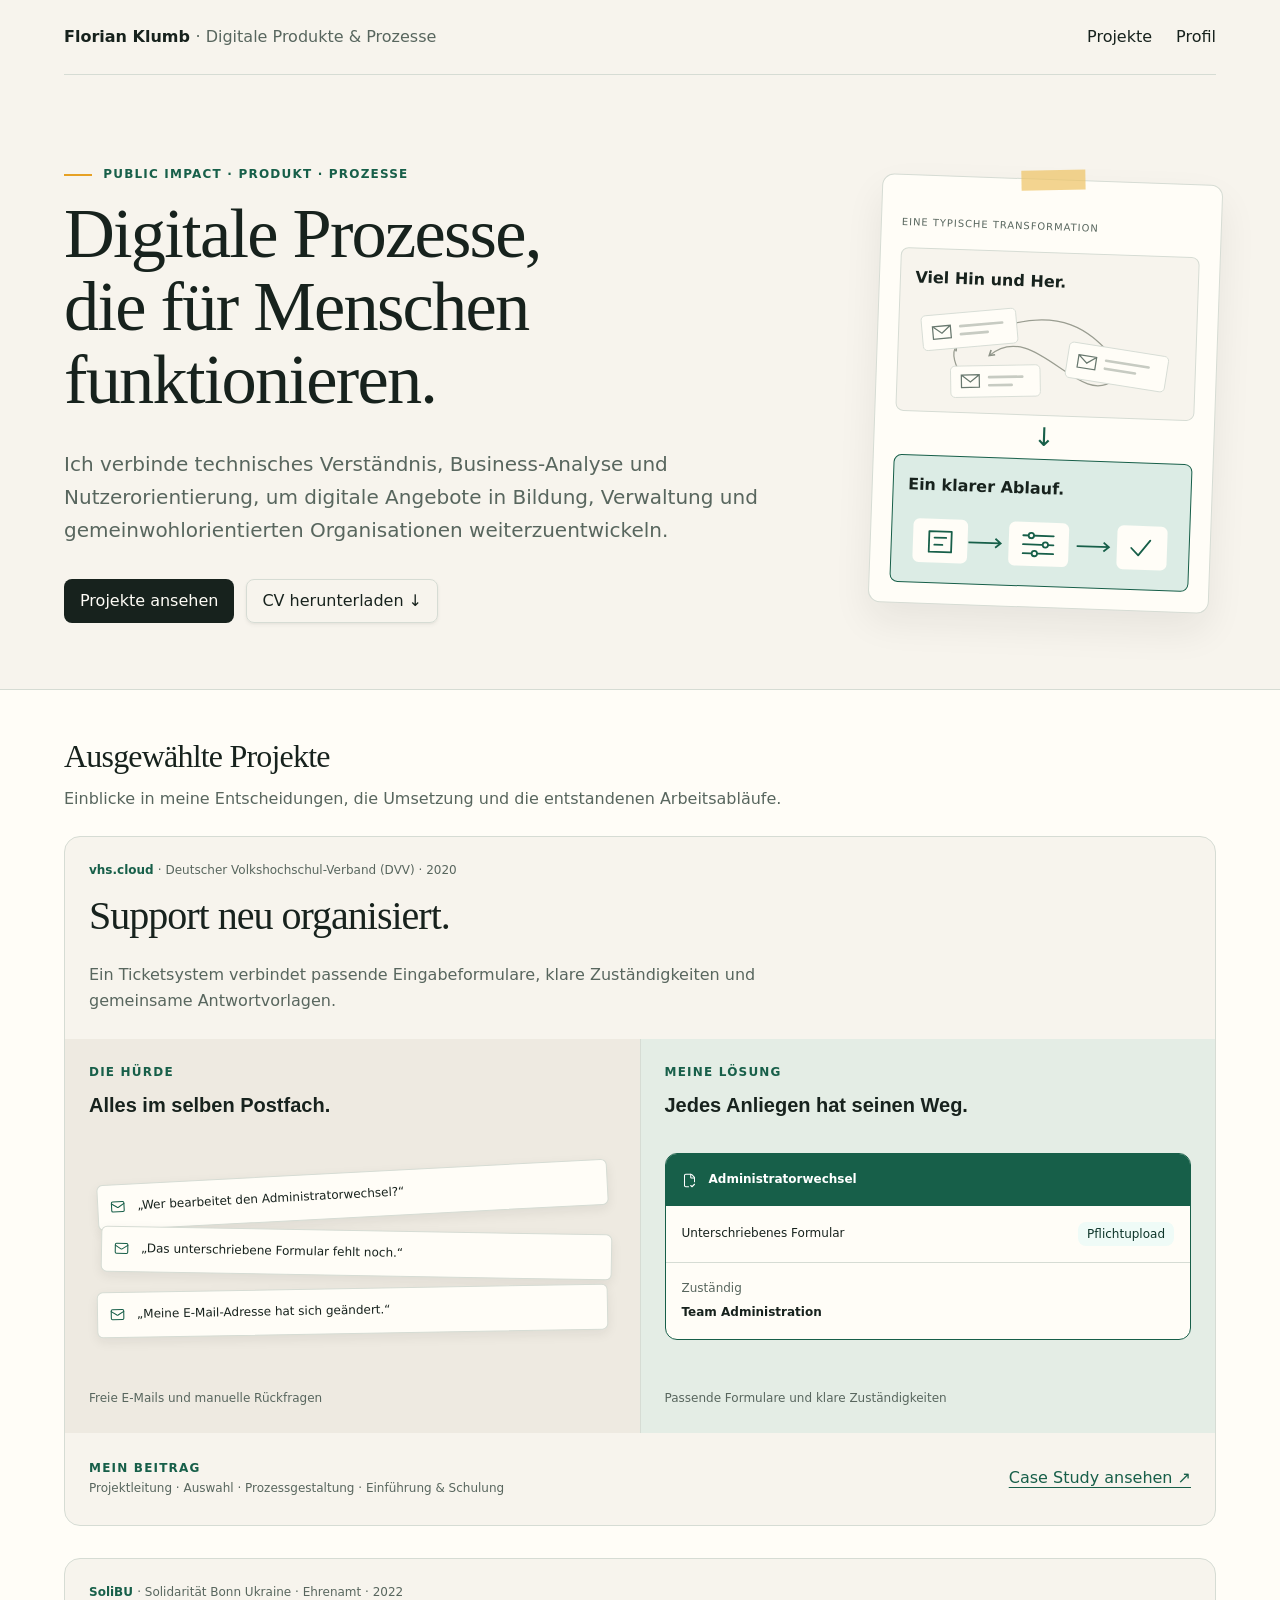
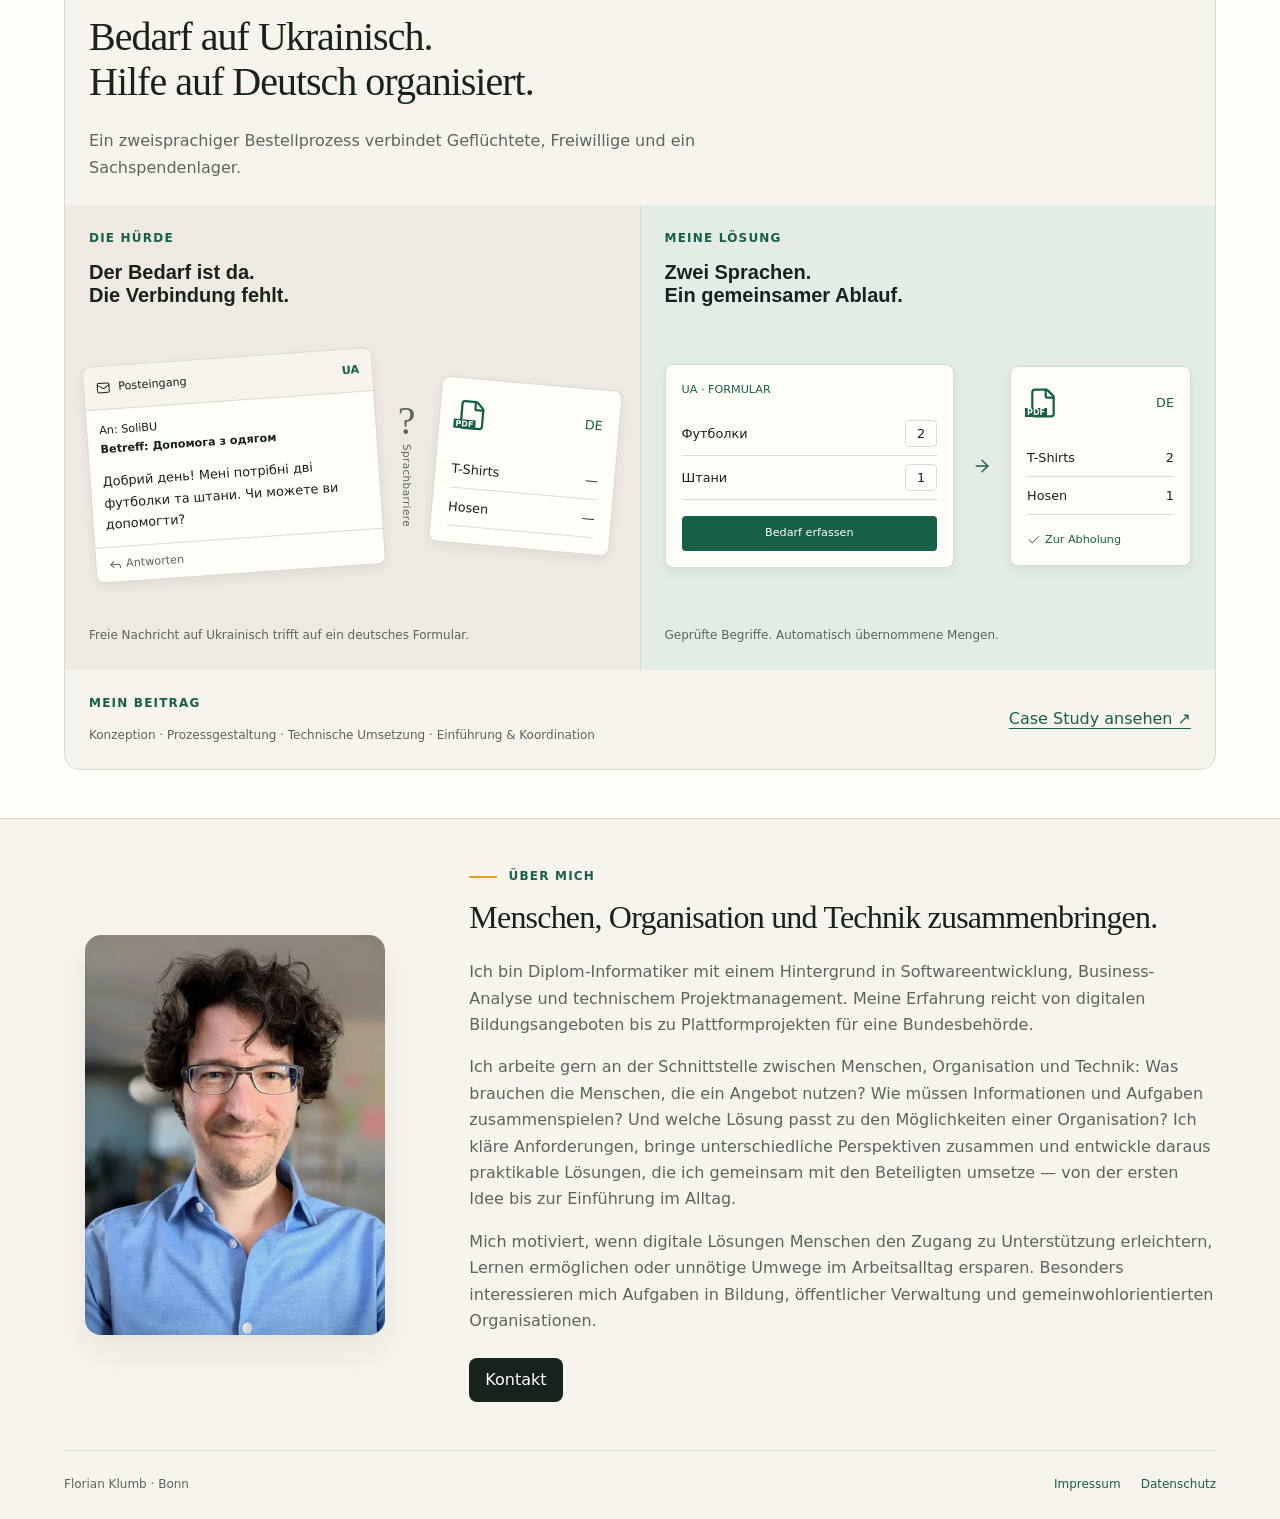
==== index.html @ 79d1ba6e "Initial version" ====
<!DOCTYPE html>
<html data-theme="light" lang="de">
 <head>
  <meta charset="utf-8"/>
  <meta content="width=device-width, initial-scale=1" name="viewport"/>
  <meta content="light" name="color-scheme"/>
  <title>
   Florian Klumb · Digitale Produkte &amp; Prozesse
  </title>
  <script defer="" src="assets/site.js">
  </script>
  <meta content="Florian Klumb: Digitale Produkte und Prozesse für Bildung, Verwaltung und gemeinwohlorientierte Organisationen." name="description"/>
  <link href="assets/favicon.svg" rel="icon" type="image/svg+xml"/>
  <link href="assets/vendor/bulma-1.0.4.min.css" rel="stylesheet"/>
  <link href="assets/portfolio.css" rel="stylesheet"/>
 </head>
 <body>
  <a class="skip-link" href="#inhalt">
   Zum Inhalt
  </a>
  <div id="portfolio">
   <header class="section py-5">
    <div class="container is-max-widescreen site-nav">
     <a class="brand" href="index.html">
      Florian Klumb
      <span class="brand-description">
       · Digitale Produkte &amp; Prozesse
      </span>
     </a>
     <nav aria-label="Hauptnavigation">
      <a href="index.html#portfolio-projekte">
       Projekte
      </a>
      <a href="index.html#portfolio-profil">
       Profil
      </a>
     </nav>
    </div>
   </header>
   <main id="inhalt" tabindex="-1">
    <section class="hero" id="portfolio-start">
     <div class="hero-body">
      <div class="container is-max-widescreen">
       <div class="columns is-vcentered is-variable is-4 is-8-desktop">
        <div class="column is-two-thirds intro-copy">
         <div class="eyebrow accent-eyebrow">
          Public Impact · Produkt · Prozesse
         </div>
         <h1 class="title intro-title">
          Digitale Prozesse, die für Menschen funktionieren.
         </h1>
         <p class="subtitle is-5">
          Ich verbinde technisches Verständnis, Business-Analyse und Nutzerorientierung, um digitale Angebote in Bildung, Verwaltung und gemeinwohlorientierten Organisationen weiterzuentwickeln.
         </p>
         <div class="buttons">
          <a class="button is-dark" href="#portfolio-projekte">
           Projekte ansehen
          </a>
          <a class="button is-outlined cv-button" href="assets/Florian Klumb CV.pdf" download>
           CV herunterladen ↓
          </a>
         </div>
        </div>
        <div class="column intro-portrait">
         <figure aria-label="Von Nachrichten und Rückfragen zu einem klaren Ablauf" class="transformation transformation-simple">
          <figcaption class="eyebrow">
           Eine typische Transformation
          </figcaption>
          <div class="before-simple">
           <h2>
            Viel Hin und Her.
           </h2>
           <svg aria-label="Drei Nachrichten, verbunden durch kreuzende Rückfragen" role="img" viewbox="0 0 300 118">
            <defs>
             <marker id="arrow-muted" markerheight="7" markerwidth="7" orient="auto" refx="5" refy="3.5">
              <path d="M1 1 5 3.5 1 6" fill="none" stroke="#8b9186" stroke-width="1.3">
              </path>
             </marker>
            </defs>
            <g fill="none" marker-end="url(#arrow-muted)" stroke="#9a9d91" stroke-width="1.4">
             <path d="M94 30 C185 -5 213 53 231 62">
             </path>
             <path d="M226 83 C188 118 135 17 86 61">
             </path>
             <path d="M93 85 C69 113 37 68 49 51">
             </path>
            </g>
            <g transform="translate(10 14) rotate(-7 45 20)">
             <rect fill="#fffdf7" height="39" rx="5" stroke="#d6dcd4" width="106">
             </rect>
             <path d="M12 13h20v14H12z M12 13l10 8 10-8" fill="none" stroke="#68786e" stroke-width="1.4">
             </path>
             <path d="M43 15h47M43 24h30" stroke="#c7cbc2" stroke-linecap="round" stroke-width="3">
             </path>
            </g>
            <g transform="translate(173 48) rotate(7 50 20)">
             <rect fill="#fffdf7" height="40" rx="5" stroke="#d6dcd4" width="112">
             </rect>
             <path d="M12 13h20v14H12z M12 13l10 8 10-8" fill="none" stroke="#68786e" stroke-width="1.4">
             </path>
             <path d="M43 15h48M43 24h34" stroke="#c7cbc2" stroke-linecap="round" stroke-width="3">
             </path>
            </g>
            <g transform="translate(44 72) rotate(-3 45 20)">
             <rect fill="#fffdf7" height="35" rx="5" stroke="#d6dcd4" width="100">
             </rect>
             <path d="M12 10h20v14H12z M12 10l10 8 10-8" fill="none" stroke="#68786e" stroke-width="1.4">
             </path>
             <path d="M43 13h37M43 22h25" stroke="#c7cbc2" stroke-linecap="round" stroke-width="3">
             </path>
            </g>
           </svg>
          </div>
          <div aria-hidden="true" class="simple-transition">
           ↓
          </div>
          <div class="after-simple">
           <h2>
            Ein klarer Ablauf.
           </h2>
           <svg aria-label="Erfassung, Bearbeitung und Abschluss sind klar miteinander verbunden" role="img" viewbox="0 0 300 76">
            <g fill="none" stroke="#175f49" stroke-width="2">
             <path d="M70 39h36m-6-5 6 5-6 5M191 39h36m-6-5 6 5-6 5">
             </path>
            </g>
            <g fill="#fffdf7">
             <rect height="49" rx="7" width="61" x="8" y="14">
             </rect>
             <rect height="49" rx="7" width="67" x="115" y="14">
             </rect>
             <rect height="49" rx="7" width="56" x="236" y="14">
             </rect>
            </g>
            <g fill="none" stroke="#175f49" stroke-linecap="round" stroke-linejoin="round" stroke-width="2">
             <path d="M26 28h25v23H26zM32 35h13m-13 8h9M131 29h34m-34 10h34m-34 10h34">
             </path>
             <circle cx="140" cy="29" fill="#fffdf7" r="3">
             </circle>
             <circle cx="156" cy="39" fill="#fffdf7" r="3">
             </circle>
             <circle cx="144" cy="49" fill="#fffdf7" r="3">
             </circle>
             <path d="m252 39 8 8 13-17">
             </path>
            </g>
           </svg>
          </div>
         </figure>
        </div>
       </div>
      </div>
     </div>
    </section>
    <section class="section projects" id="portfolio-projekte">
     <div class="container is-max-widescreen">
      <div class="projects-heading">
       <h2 class="title is-3 mb-3">
        Ausgewählte Projekte
       </h2>
       <p>
        Einblicke in meine Entscheidungen, die Umsetzung und die entstandenen Arbeitsabläufe.
       </p>
      </div>
      <article class="card project-card">
       <header class="card-content">
        <div class="project-context">
         vhs.cloud
         <span>
          · Deutscher Volkshochschul-Verband (DVV) · 2020
         </span>
        </div>
        <h3 class="title is-2 is-size-3-mobile">
         Support neu organisiert.
        </h3>
        <p class="project-summary">
         Ein Ticketsystem verbindet passende Eingabeformulare, klare Zuständigkeiten und gemeinsame Antwortvorlagen.
        </p>
       </header>
       <div aria-label="Vom gemeinsamen E-Mail-Postfach zu strukturierten Anfragen mit Zuständigkeiten" class="columns is-gapless mb-0 comparison">
        <section class="column comparison-panel--problem">
         <div class="card-content comparison-panel">
          <div class="eyebrow">
           Die Hürde
          </div>
          <h4 class="title is-5 is-family-primary">
           Alles im selben Postfach.
          </h4>
          <div class="mail-stack">
           <div class="mail-slip">
            <svg aria-hidden="true" class="symbol" fill="none" focusable="false" stroke="currentColor" stroke-linecap="round" stroke-linejoin="round" stroke-width="1.7" viewbox="0 0 24 24">
             <path d="m22 7-8.991 5.727a2 2 0 0 1-2.009 0L2 7">
             </path>
             <rect height="16" rx="2" width="20" x="2" y="4">
             </rect>
            </svg>
            <span>
             „Wer bearbeitet den Administratorwechsel?“
            </span>
           </div>
           <div class="mail-slip">
            <svg aria-hidden="true" class="symbol" fill="none" focusable="false" stroke="currentColor" stroke-linecap="round" stroke-linejoin="round" stroke-width="1.7" viewbox="0 0 24 24">
             <path d="m22 7-8.991 5.727a2 2 0 0 1-2.009 0L2 7">
             </path>
             <rect height="16" rx="2" width="20" x="2" y="4">
             </rect>
            </svg>
            <span>
             „Das unterschriebene Formular fehlt noch.“
            </span>
           </div>
           <div class="mail-slip">
            <svg aria-hidden="true" class="symbol" fill="none" focusable="false" stroke="currentColor" stroke-linecap="round" stroke-linejoin="round" stroke-width="1.7" viewbox="0 0 24 24">
             <path d="m22 7-8.991 5.727a2 2 0 0 1-2.009 0L2 7">
             </path>
             <rect height="16" rx="2" width="20" x="2" y="4">
             </rect>
            </svg>
            <span>
             „Meine E-Mail-Adresse hat sich geändert.“
            </span>
           </div>
          </div>
          <p class="comparison-caption">
           Freie E-Mails und manuelle Rückfragen
          </p>
         </div>
        </section>
        <div aria-hidden="true" class="column is-narrow is-hidden-mobile comparison-divider"></div>
        <section class="column comparison-panel--solution">
         <div class="card-content comparison-panel">
          <div class="eyebrow">
           Meine Lösung
          </div>
          <h4 class="title is-5 is-family-primary">
           Jedes Anliegen hat seinen Weg.
          </h4>
          <div class="support-request">
           <div class="request-heading">
            <svg aria-hidden="true" class="symbol" fill="none" focusable="false" stroke="currentColor" stroke-linecap="round" stroke-linejoin="round" stroke-width="1.7" viewbox="0 0 24 24">
             <path d="M10.5 22H6a2 2 0 0 1-2-2V4a2 2 0 0 1 2-2h8a2.4 2.4 0 0 1 1.706.706l3.588 3.588A2.4 2.4 0 0 1 20 8v6">
             </path>
             <path d="M14 2v5a1 1 0 0 0 1 1h5">
             </path>
             <path d="m14 20 2 2 4-4">
             </path>
            </svg>
            <span>
             Administratorwechsel
            </span>
           </div>
           <div class="request-detail">
            <span>
             Unterschriebenes Formular
            </span>
            <span class="tag is-success is-light">
             Pflichtupload
            </span>
           </div>
           <div class="request-assignment">
            <span>
             Zuständig
            </span>
            <strong>
             Team Administration
            </strong>
           </div>
          </div>
          <p class="comparison-caption">
           Passende Formulare und klare Zuständigkeiten
          </p>
         </div>
        </section>
       </div>
       <footer class="card-content">
        <div class="columns is-vcentered project-footer">
         <div class="column is-size-7">
          <span class="eyebrow">
           Mein Beitrag
          </span>
          <p>
           Projektleitung · Auswahl · Prozessgestaltung · Einführung &amp; Schulung
          </p>
         </div>
         <div class="column is-narrow">
          <a class="case-link" href="case-vhs-cloud.html">
           Case Study ansehen ↗
          </a>
         </div>
        </div>
       </footer>
      </article>
      <article class="card project-card">
       <header class="card-content">
        <div class="project-context">
         SoliBU
         <span>
          · Solidarität Bonn Ukraine · Ehrenamt · 2022
         </span>
        </div>
        <h3 class="title is-2 is-size-3-mobile">
         Bedarf auf Ukrainisch.
         <br/>
         Hilfe auf Deutsch organisiert.
        </h3>
        <p class="project-summary">
         Ein zweisprachiger Bestellprozess verbindet Geflüchtete, Freiwillige und ein Sachspendenlager.
        </p>
       </header>
       <div class="columns is-gapless mb-0 comparison">
        <section class="column comparison-panel--problem">
         <div class="card-content comparison-panel">
          <div class="eyebrow">
           Die Hürde
          </div>
          <h4 class="title is-5 is-family-primary">
           Der Bedarf ist da.
           <br/>
           Die Verbindung fehlt.
          </h4>
          <div class="language-scene">
           <div class="mail-preview">
            <div class="mail-preview__header">
             <svg aria-hidden="true" class="symbol" fill="none" focusable="false" stroke="currentColor" stroke-linecap="round" stroke-linejoin="round" stroke-width="1.7" viewbox="0 0 24 24">
              <path d="m22 7-8.991 5.727a2 2 0 0 1-2.009 0L2 7">
              </path>
              <rect height="16" rx="2" width="20" x="2" y="4">
              </rect>
             </svg>
             Posteingang
             <span>
              UA
             </span>
            </div>
            <div class="mail-preview__meta">
             An: SoliBU
             <br/>
             <strong>
              Betreff: Допомога з одягом
             </strong>
            </div>
            <p lang="uk">
             Добрий день! Мені потрібні дві футболки та штани. Чи можете ви допомогти?
            </p>
            <div class="mail-preview__action">
             <svg aria-hidden="true" class="symbol" fill="none" focusable="false" stroke="currentColor" stroke-linecap="round" stroke-linejoin="round" stroke-width="1.7" viewbox="0 0 24 24">
              <path d="M20 18v-2a4 4 0 0 0-4-4H4">
              </path>
              <path d="m9 17-5-5 5-5">
              </path>
             </svg>
             Antworten
            </div>
           </div>
           <div class="language-gap">
            <span>
             ?
            </span>
            <small>
             Sprachbarriere
            </small>
           </div>
           <div class="pdf-preview">
            <div class="pdf-label">
             <span class="pdf-icon">
              <svg aria-hidden="true" class="symbol" fill="none" focusable="false" stroke="currentColor" stroke-linecap="round" stroke-linejoin="round" stroke-width="1.7" viewbox="0 0 24 24">
               <path d="M6 22a2 2 0 0 1-2-2V4a2 2 0 0 1 2-2h8a2.4 2.4 0 0 1 1.704.706l3.588 3.588A2.4 2.4 0 0 1 20 8v12a2 2 0 0 1-2 2z">
               </path>
               <path d="M14 2v5a1 1 0 0 0 1 1h5">
               </path>
              </svg>
              <span>
               PDF
              </span>
             </span>
             <span>
              DE
             </span>
            </div>
            <b>
             T-Shirts
             <em>
              —
             </em>
            </b>
            <b>
             Hosen
             <em>
              —
             </em>
            </b>
           </div>
          </div>
          <p class="comparison-caption">
           Freie Nachricht auf Ukrainisch trifft auf ein deutsches Formular.
          </p>
         </div>
        </section>
        <div aria-hidden="true" class="column is-narrow is-hidden-mobile comparison-divider"></div>
        <section class="column comparison-panel--solution">
         <div class="card-content comparison-panel">
          <div class="eyebrow">
           Meine Lösung
          </div>
          <h4 class="title is-5 is-family-primary">
           Zwei Sprachen.
           <br/>
           Ein gemeinsamer Ablauf.
          </h4>
          <div class="language-scene">
           <div class="form-preview">
            <small>
             UA · FORMULAR
            </small>
            <b lang="uk">
             Футболки
             <em>
              2
             </em>
            </b>
            <b lang="uk">
             Штани
             <em>
              1
             </em>
            </b>
            <div class="form-preview__submit">
             Bedarf erfassen
            </div>
           </div>
           <div class="language-link">
            <svg aria-hidden="true" class="symbol" fill="none" focusable="false" stroke="currentColor" stroke-linecap="round" stroke-linejoin="round" stroke-width="1.7" viewbox="0 0 24 24">
             <path d="M5 12h14">
             </path>
             <path d="m12 5 7 7-7 7">
             </path>
            </svg>
           </div>
           <div class="pdf-preview">
            <div class="pdf-label">
             <span class="pdf-icon">
              <svg aria-hidden="true" class="symbol" fill="none" focusable="false" stroke="currentColor" stroke-linecap="round" stroke-linejoin="round" stroke-width="1.7" viewbox="0 0 24 24">
               <path d="M6 22a2 2 0 0 1-2-2V4a2 2 0 0 1 2-2h8a2.4 2.4 0 0 1 1.704.706l3.588 3.588A2.4 2.4 0 0 1 20 8v12a2 2 0 0 1-2 2z">
               </path>
               <path d="M14 2v5a1 1 0 0 0 1 1h5">
               </path>
              </svg>
              <span>
               PDF
              </span>
             </span>
             <span>
              DE
             </span>
            </div>
            <b>
             T-Shirts
             <em>
              2
             </em>
            </b>
            <b>
             Hosen
             <em>
              1
             </em>
            </b>
            <div class="pdf-check">
             <svg aria-hidden="true" class="symbol" fill="none" focusable="false" stroke="currentColor" stroke-linecap="round" stroke-linejoin="round" stroke-width="1.7" viewbox="0 0 24 24">
              <path d="M20 6 9 17l-5-5">
              </path>
             </svg>
             Zur Abholung
            </div>
           </div>
          </div>
          <p class="comparison-caption">
           Geprüfte Begriffe. Automatisch übernommene Mengen.
          </p>
         </div>
        </section>
       </div>
       <footer class="card-content">
        <div class="columns is-vcentered project-footer">
         <div class="column is-size-7">
          <div class="eyebrow">
           Mein Beitrag
          </div>
          <p>
           Konzeption · Prozessgestaltung · Technische Umsetzung · Einführung &amp; Koordination
          </p>
         </div>
         <div class="column is-narrow">
          <a class="case-link" href="case-solibu.html">
           Case Study ansehen ↗
          </a>
         </div>
        </div>
       </footer>
      </article>
     </div>
    </section>
    <section class="section" id="portfolio-profil">
     <div class="container is-max-widescreen">
      <div class="columns is-vcentered is-variable is-8">
       <div class="column is-one-third">
        <figure class="portrait about-portrait">
         <img alt="Florian Klumb" height="367" src="assets/florian-klumb-7109a79.webp" width="275"/>
        </figure>
       </div>
       <div class="column">
        <div class="eyebrow accent-eyebrow">
         Über mich
        </div>
        <h2 class="title is-3">
         Menschen, Organisation und Technik zusammenbringen.
        </h2>
        <div class="content profile-copy">
         <p>
          Ich bin Diplom-Informatiker mit einem Hintergrund in Softwareentwicklung, Business-Analyse und technischem Projektmanagement. Meine Erfahrung reicht von digitalen Bildungsangeboten bis zu Plattformprojekten für eine Bundesbehörde.
        </p>
         <p>
          Ich arbeite gern an der Schnittstelle zwischen Menschen, Organisation und Technik: Was brauchen die Menschen, die ein Angebot nutzen? Wie müssen Informationen und Aufgaben zusammenspielen? Und welche Lösung passt zu den Möglichkeiten einer Organisation? Ich kläre Anforderungen, bringe unterschiedliche Perspektiven zusammen und entwickle daraus praktikable Lösungen, die ich gemeinsam mit den Beteiligten umsetze — von der ersten Idee bis zur Einführung im Alltag.
         </p>
         <p>
          Mich motiviert, wenn digitale Lösungen Menschen den Zugang zu Unterstützung erleichtern, Lernen ermöglichen oder unnötige Umwege im Arbeitsalltag ersparen. Besonders interessieren mich Aufgaben in Bildung, öffentlicher Verwaltung und gemeinwohlorientierten Organisationen.
         </p>
        </div>
        <div class="buttons mt-5">
         <a class="button is-dark" href="mailto:kontakt@florianklumb.de">Kontakt</a>
        </div>
       </div>
      </div>
     </div>
    </section>
    <div class="section py-0">
     <div class="container is-max-widescreen">
      <footer class="site-footer">
      <span>Florian Klumb · Bonn</span>
      <nav aria-label="Fußnavigation" class="footer-links">
       <a href="impressum.html">Impressum</a>
       <a href="datenschutz.html">Datenschutz</a>
      </nav>
     </footer>
     </div>
    </div>
   </main>
  </div>
 </body>
</html>
---- assets/portfolio.css ----
/* Bulma 1.0.4 supplies the layout, text rhythm, cards, buttons and spacing scale.
   This file contains the portfolio theme and its genuinely specific components.
   No styles are embedded in HTML. Breakpoint: Bulma tablet, 769px. */

/* 1. Theme: shared colors and Bulma component variables */
:root[data-theme="light"] {
  --paper: #f7f4ed; --white: #fffdf7; --ink: #17221d; --muted: #58665e; --green: #175f49; --soft: #e4ede5;
  --sand: #eeeae1; --line: #d6dcd4; --bulma-family-primary: system-ui, sans-serif;
  --bulma-body-background-color: var(--paper); --bulma-body-color: var(--muted);
  --bulma-body-line-height: 1.65; --bulma-text: var(--muted); --bulma-text-strong: var(--ink);
  --bulma-link-text: var(--green); --bulma-border: var(--line); --bulma-primary-h: 162;
  --bulma-primary-s: 61%; --bulma-primary-l: 23%; --bulma-success-h: 162; --bulma-success-s: 61%;
  --bulma-success-l: 23%; --bulma-radius: .5rem; --bulma-radius-large: .75rem;
  --bulma-weight-semibold: 600; color-scheme: light;
}
html { scroll-behavior: smooth; }
body { background: var(--paper); }
a { text-underline-offset: .25em; }
a:hover { text-decoration: underline; }
button { cursor: pointer; font: inherit; }
button, a { touch-action: manipulation; }
:focus-visible { outline: 3px solid var(--green); outline-offset: 4px; }
[hidden] { display: none !important; }
.title {
  --bulma-title-weight: 400; --bulma-title-color: var(--ink); font-family: Georgia, serif;
  letter-spacing: -.025em;
}
.title.is-family-primary { --bulma-title-weight: 600; letter-spacing: 0; }
.subtitle { --bulma-subtitle-line-height: 1.65; }
.content { --bulma-content-heading-weight: 600; }
.content h3 { font-size: var(--bulma-size-5); }
.box {
  --bulma-box-background-color: var(--white); --bulma-box-shadow: none; border: 1px solid var(--line);
}
.card {
  --bulma-card-background-color: var(--paper); --bulma-card-shadow: none; --bulma-card-radius: 1rem;
  border: 1px solid var(--line);
}
.button { min-height: 2.75rem; }
.button.is-dark { background: var(--ink); color: var(--white); border-color: var(--ink); }
.button.is-outlined { color: var(--ink); border-color: var(--line); background: transparent; }
.button:hover { text-decoration: none; }
.tag:not(.is-success) { background: transparent; color: var(--muted); border: 1px solid var(--line); }
.eyebrow {
  color: var(--green); font-size: var(--bulma-size-7); font-weight: 600; letter-spacing: .1em;
  text-transform: uppercase; margin-bottom: .75rem;
}
.muted, .note { color: var(--muted); }
.symbol { width: 1.25em; height: 1.25em; flex-shrink: 0; vertical-align: middle; }
.skip-link {
  position: fixed; top: 1rem; left: 1rem; padding: .75rem 1rem; background: var(--ink); color: white;
  transform: translateY(-200%); opacity: 0; pointer-events: none; z-index: 20;
}
.skip-link:focus { transform: none; opacity: 1; pointer-events: auto; }

/* 2. Site identity and shared page structure */
.site-nav, .site-footer { display: flex; align-items: center; justify-content: space-between; gap: 1.5rem; }
.site-nav { padding-bottom: 1.5rem; border-bottom: 1px solid var(--line); }
.site-nav nav { display: flex; gap: 1.5rem; }
.site-nav a { color: var(--ink); }
.brand { font-weight: 600; }
.brand-description { color: var(--muted); font-weight: 400; }
.site-footer { border-top: 1px solid var(--line); padding-block: 1.5rem; font-size: var(--bulma-size-7); }
.intro-title { font-size: clamp(2.5rem, 5.5vw, 4.5rem); max-width: 14ch; line-height: 1.04; }
.intro-copy .subtitle { margin-block: 2rem; }
.portrait { max-width: 20rem; margin-inline: auto; }
.portrait img {
  display: block; width: 100%; height: auto; border-radius: 1rem; box-shadow: 0 1rem 2rem #17221d12;
}
.projects { background: var(--white); border-block: 1px solid var(--line); }
.projects-heading { margin-bottom: 1.5rem; }
.profile-copy { max-width: 50rem; }
.project-card { overflow: hidden; }
.project-card + .project-card { margin-top: 2rem; }
.project-context {
  color: var(--green); font-weight: 600; font-size: var(--bulma-size-7); margin-bottom: .75rem;
}
.project-context span { color: var(--muted); font-weight: 400; }
.project-summary { max-width: 46rem; }
.comparison-panel { display: flex; flex-direction: column; height: 100%; }
.comparison-panel--problem { background: var(--sand); }
.comparison-panel--solution { background: var(--soft); }
.comparison-divider { border-left: 1px solid var(--line); }
.comparison-caption { font-size: var(--bulma-size-7); margin-top: auto; padding-top: 1.5rem; }
.case-link {
  display: inline-flex; min-height: 2.75rem; align-items: center; text-decoration: underline;
  white-space: nowrap;
}
.case-header { padding-block: 1rem .75rem; margin-bottom: .75rem; }
.back-link {
  display: inline-block; margin-bottom: 1.5rem; text-decoration: underline;
  font-size: var(--bulma-size-7);
}
.case-summary, .reading-note { background: var(--soft); color: var(--muted); }
.case-summary .eyebrow { margin-bottom: .75rem; }
.section-nav {
  display: flex; flex-wrap: wrap; gap: .75rem 1.5rem; border-bottom: 1px solid var(--line);
  padding-bottom: 1.5rem; font-size: var(--bulma-size-7);
}
.section-nav a { text-decoration: underline; }
.case-section { padding-block: 3rem; border-bottom: 1px solid var(--line); }
.case-section > .columns:last-child { margin-bottom: 0; }
.case-section > .title + .columns { margin-top: 1.5rem; }
.case-section .note { margin-top: 1.5rem; }
.reading-note { margin-top: 1.5rem; }
.impact-item { border-left: 3px solid var(--green); padding-left: 1rem; }
.case-section + .note { margin-block: 1.5rem; }
.process-overview { margin-top: 1.5rem; }
.process-overview li.column { display: grid; grid-template-columns: 1.25rem minmax(0, 1fr); column-gap: .625rem; row-gap: .375rem; align-content: start; }
.process-overview .symbol { color: var(--green); width: 1.25rem; height: 1.25rem; margin: .1rem 0 0; }
.process-overview li.content > h3 { margin: 0; line-height: 1.4; }
.process-overview li > p { grid-column: 2; margin: 0; font-size: .9375rem; line-height: 1.65; }

/* 3. Workflow: the only custom layout is the connected process itself */
.workflow { margin-block: 1.5rem; }
.workflow-step {
  display: grid; grid-template-columns: 2rem minmax(0, 1fr); gap: 1rem; position: relative;
  padding-block: 1.25rem;
}
.workflow-step:not(:last-child)::after {
  content: ""; position: absolute; left: 1rem; top: 3.25rem; bottom: -1.25rem; width: 1px;
  background: var(--line);
}
.step-marker {
  display: flex; justify-content: center; align-items: center; width: 2rem; height: 2rem;
  border-radius: 50%; background: var(--soft); color: var(--green); font-size: var(--bulma-size-7);
  z-index: 1;
}
.step-actor { display: block; color: var(--green); font-size: var(--bulma-size-7); margin-bottom: .5rem; }
.step-body { font-size: .9375rem; line-height: 1.65; }
.step-body .title { margin-bottom: .75rem; }
/* Extend the highlight without moving the aligned process markers or text. */
.workflow-step.is-automatic { isolation: isolate; }
.workflow-step.is-automatic::before {
  content: ""; position: absolute; inset: 0 -.625rem; z-index: -1;
  background: var(--soft); border-radius: .5rem;
}
.is-automatic .step-marker { background: var(--green); color: white; }
.delivery-options { margin-top: 1.5rem; }
.delivery-option { position: relative; margin-top: 1.5rem; padding-left: 1rem; }
.delivery-option::before {
  content: ""; position: absolute; top: .65rem; left: -2rem; width: 2.25rem; height: 1px;
  background: var(--line);
}
.delivery-option::after {
  content: ""; position: absolute; top: -1.5rem; bottom: -1.5rem; left: -2rem; width: 1px;
  background: var(--line);
}
.delivery-option:last-child::after { bottom: auto; height: 2.15rem; }
.step-intro { position: relative; }
.step-intro::before {
  content: ""; position: absolute; top: 2rem; bottom: -1.5rem; left: -2rem; width: 1px;
  background: var(--line);
}

/* 4. Evidence images and slide selection */
.evidence-heading {
  display: flex; justify-content: space-between; flex-wrap: wrap; gap: .5rem; margin-block: 2rem 1rem;
  font-size: var(--bulma-size-7);
}
.image-trigger {
  display: block; width: 100%; padding: 0; border: 1px solid var(--line); border-radius: .5rem;
  overflow: hidden; background: white;
}
.image-trigger:hover { border-color: var(--green); }
.image-trigger img { display: block; width: 100%; height: 12rem; object-fit: contain; }
figcaption { font-size: var(--bulma-size-7); margin-top: .75rem; }
.evidence-pair {
  display: grid; grid-template-columns: minmax(0, 1fr) 4rem minmax(0, 1fr); align-items: start; gap: 1rem;
  max-width: 40rem; margin: 1.5rem auto;
}
.evidence-pair .image-trigger img { height: 22rem; object-fit: cover; object-position: top; }
.evidence-pair .image-trigger--pdf img { object-fit: contain; }
.evidence-arrow { align-self: center; text-align: center; color: var(--green); font-size: .75rem; }
.evidence-arrow .symbol { display: block; margin: 0 auto .75rem; width: 2rem; height: 2rem; }
.extra-evidence { margin-top: 1.5rem; border-top: 1px solid var(--line); padding-top: 1.5rem; }
.extra-evidence summary { cursor: pointer; color: var(--green); }
.extra-evidence .evidence-gallery { margin-top: 1rem; }
.extra-evidence .image-trigger { max-width: 17rem; margin-inline: auto; }
.extra-evidence .image-trigger--mobile img { object-fit: cover; object-position: top; }
.deck-evidence { max-width: 48rem; margin: 2rem auto; }
.slide-viewer { padding: 0; overflow: hidden; }
.slide-toolbar {
  display: flex; align-items: center; gap: .75rem; padding: 1rem; border-bottom: 1px solid var(--line);
  color: var(--green); font-size: var(--bulma-size-7);
}
.slide-layout { display: grid; grid-template-columns: 7rem minmax(0, 1fr); gap: 1rem; padding: 1rem; }
.slide-thumbnails { display: grid; gap: .5rem; }
.slide-thumbnails button {
  display: flex; align-items: center; gap: .25rem; background: white; border: 1px solid var(--line);
  padding: .25rem; font-size: .75rem;
}
.slide-thumbnails img { width: calc(100% - 1rem); min-width: 0; }
.slide-thumbnails [aria-pressed="true"] { outline: 2px solid var(--green); }
.slide-main { align-self: center; }
.slide-main img { height: auto; }
.slide-status { padding: .75rem 1rem; border-top: 1px solid var(--line); font-size: .75rem; }
.image-dialog {
  width: min(94vw, 70rem); max-height: 90vh; max-height: 90dvh; margin: auto; padding: 0;
  border: 1px solid var(--line); border-radius: .75rem; background: var(--white); color: var(--ink);
}
.image-dialog[open] { display: flex; flex-direction: column; }
.image-dialog::backdrop { background: #17221dcc; }
.image-dialog__header {
  display: flex; align-items: center; justify-content: space-between; gap: 1rem; padding: .75rem 1rem;
  border-bottom: 1px solid var(--line); font-size: var(--bulma-size-7);
}
.image-dialog__close {
  flex-shrink: 0; border: 0; background: transparent; font-size: 1.75rem; width: 2.75rem; height: 2.75rem;
  padding: 0;
}
.image-dialog__body { overflow: auto; padding: 1rem; min-height: 0; }
.image-dialog__body img { display: block; width: 100%; height: auto; margin-inline: auto; }
.image-dialog[data-portrait="true"] img { max-width: 36rem; }
.is-viewing-image { overflow: hidden; }

/* 5. Project illustrations: reusable visual objects, no per-element styling */
.mail-stack {
  display: grid; align-content: center; gap: .75rem; flex: 1; min-height: 14rem; padding-inline: .5rem;
}
.mail-slip {
  display: flex; align-items: center; gap: .75rem; border: 1px solid var(--line); padding: .75rem;
  background: var(--white); border-radius: .375rem; box-shadow: 0 .25rem .75rem #17221d12;
  color: var(--ink); font-size: var(--bulma-size-7);
}
.mail-slip .symbol { color: var(--green); }
.mail-slip:first-child { transform: rotate(-3deg); }
.mail-slip:nth-child(2) { transform: translateX(.25rem) rotate(1deg); }
.mail-slip:last-child { transform: rotate(-1deg); }
.support-request {
  margin-block: auto; border: 1px solid var(--green); border-radius: .75rem; overflow: hidden;
  background: var(--white); color: var(--ink); font-size: var(--bulma-size-7);
}
.request-heading {
  display: flex; align-items: center; gap: .75rem; padding: 1rem; background: var(--green); color: white;
  font-weight: 600;
}
.request-detail {
  display: flex; align-items: center; justify-content: space-between; flex-wrap: wrap; gap: .75rem;
  padding: 1rem; border-bottom: 1px solid var(--line);
}
.request-assignment { display: grid; gap: .25rem; padding: 1rem; }
.request-assignment span { color: var(--muted); }
.language-scene {
  display: grid; grid-template-columns: minmax(0, 1.6fr) 2rem minmax(0, 1fr); align-items: center;
  gap: .75rem; min-height: 17rem; flex: 1;
}
.mail-preview, .pdf-preview, .form-preview {
  background: var(--white); border: 1px solid var(--line); border-radius: .5rem;
  box-shadow: 0 .25rem .75rem #17221d12; color: var(--ink); font-size: .8rem; overflow: hidden;
}
.mail-preview { transform: rotate(-4deg); }
.mail-preview__header {
  display: flex; align-items: center; gap: .5rem; padding: .75rem; border-bottom: 1px solid var(--line);
  font-size: .7rem; background: var(--paper);
}
.mail-preview__header span { margin-left: auto; color: var(--green); font-weight: 600; }
.mail-preview__meta { padding: .75rem .75rem 0; font-size: .7rem; }
.mail-preview p { padding: .75rem; }
.mail-preview__action {
  border-top: 1px solid var(--line); padding: .5rem .75rem; font-size: .7rem; color: var(--muted);
}
.language-gap { color: var(--muted); text-align: center; }
.language-gap > span { display: block; font: 2.5rem Georgia, serif; }
.language-gap small { writing-mode: vertical-rl; font-size: .65rem; letter-spacing: .04em; }
.pdf-preview, .form-preview { padding: 1rem; }
.comparison-panel--problem .pdf-preview { transform: rotate(5deg); }
.pdf-label {
  display: flex; align-items: center; justify-content: space-between; color: var(--green);
  margin-bottom: 1rem;
}
.pdf-icon { position: relative; display: inline-flex; }
.pdf-icon .symbol { width: 2rem; height: 2.5rem; }
.pdf-icon > span {
  position: absolute; left: -.125rem; bottom: .375rem; padding: 0 .125rem; background: var(--green);
  color: white; font: 600 .5rem system-ui, sans-serif;
}
.pdf-preview b, .form-preview b {
  display: flex; justify-content: space-between; align-items: center; gap: .5rem; padding-block: .5rem;
  border-bottom: 1px solid var(--line); font-weight: 500;
}
.pdf-preview em, .form-preview em { font-style: normal; }
.form-preview small { display: block; color: var(--green); font-size: .7rem; margin-bottom: .75rem; }
.form-preview em {
  border: 1px solid var(--line); border-radius: .25rem; min-width: 2rem; padding: .125rem .5rem;
  text-align: center; background: white;
}
.form-preview__submit {
  margin-top: 1rem; padding: .5rem; background: var(--green); color: white; border-radius: .25rem;
  text-align: center; font-size: .7rem;
}
.language-link { text-align: center; color: var(--green); }
.pdf-check {
  display: flex; align-items: center; gap: .25rem; color: var(--green); font-size: .7rem;
  margin-top: 1rem;
}

/* Only the custom components need additional responsive rules. */
@media (max-width: 768px) {
  .brand-description { display: none; }
  .site-nav, .site-nav nav { gap: 1rem; }
  .site-nav { font-size: var(--bulma-size-7); }
  .intro-portrait { padding-top: 1.5rem; }
  .portrait { max-width: 15rem; }
  .project-footer .is-narrow { padding-top: 0; }
  .project-context span { display: block; }
  .case-section { padding-block: 2rem; }
  .evidence-pair { grid-template-columns: minmax(0, 1fr); max-width: 18rem; }
  .evidence-arrow .symbol { transform: rotate(90deg); }
  .evidence-arrow span { display: none; }
  .evidence-pair .image-trigger img { height: 20rem; }
  .slide-layout { grid-template-columns: minmax(0, 1fr); }
  .slide-thumbnails { display: flex; order: 2; }
  .slide-thumbnails button { width: 25%; min-height: 2.75rem; }
  .language-scene { gap: .5rem; }
  .pdf-preview, .form-preview { padding: .75rem; }
  .image-dialog__header { gap: .5rem; }
}
@media (prefers-reduced-motion: reduce) {
  html { scroll-behavior: auto; }
}

/* 9. Hero illustration, profile layout and project metadata */

.accent-eyebrow { display:flex; align-items:center; gap:.7rem; }
.accent-eyebrow::before { content:""; width:28px; height:2px; background:#e6a125; flex-shrink:0; }
.transformation { position:relative; background:var(--white); border:1px solid var(--line); border-radius:12px; padding:1.7rem 1.25rem 1.25rem; transform:rotate(2deg); box-shadow:0 18px 38px #17221d12; max-width:350px; margin:2rem auto; }
.transformation::before { content:""; position:absolute; width:64px; height:20px; left:calc(50% - 32px); top:-10px; transform:rotate(-3deg); background:#efc568b8; }
.transformation .eyebrow { font-size:.62rem; font-weight:400; letter-spacing:.1em; color:var(--muted); margin-bottom:1rem; }
.transformation h2 { font-family:system-ui,sans-serif; font-size:1rem; font-weight:600; letter-spacing:0; margin:0; }
.transformation svg { display:block; width:100%; height:auto; margin-top:.5rem; }
.before-simple { background:var(--paper); border:1px solid var(--line); padding:1rem .9rem .4rem; border-radius:8px; color:var(--ink); }
.simple-transition { text-align:center; color:var(--green); font-size:1.6rem; line-height:1.3; padding:.3rem; }
.after-simple { background:#dcece5; border:1px solid var(--green); color:var(--ink); padding:1rem .9rem .5rem; border-radius:8px; }
#portfolio-profil .profile-copy { max-width:none; }
@media screen and (min-width: 769px) {
  .about-portrait {
    width: 300px;
    max-width: 100%;
  }
}
.cv-note { font-size:.75rem; margin-top:-.6rem; color:var(--muted); }
.cv-button[aria-disabled=true] { cursor:help; opacity:1; }
@media(max-width:768px) {
 .transformation { max-width:320px; margin:2rem auto 1rem; }
 #portfolio-profil .columns { display:flex; flex-direction:column; margin-inline:0; }
 #portfolio-profil .column { padding-inline:0; width:100%; }
 #portfolio-profil .column.is-one-third { order:2; }
 .about-portrait { margin:1.5rem 0 0; max-width:210px; }
 .cv-note { margin-top:0; }
}
/* 10. Marker highlighting is reserved for individual learning titles. */
.marker-text{padding:.23em .43em;margin-inline:-.43em;background-size:100% 1.6em;background-position:0 56%;background-repeat:no-repeat;box-decoration-break:clone;-webkit-box-decoration-break:clone}
[id$="learnings"] .media h3{line-height:1.65}
[id$="learnings"] .media:nth-child(1) .marker-text{background-image:url("data:image/svg+xml,%3Csvg%20xmlns%3D%22http%3A%2F%2Fwww.w3.org%2F2000%2Fsvg%22%20viewBox%3D%220%200%20600%2064%22%20preserveAspectRatio%3D%22none%22%3E%3Cpath%20d%3D%22M5%2020%20Q290%208%20596%2014%20L589%2045%20Q285%2037%200%2049%20Z%22%20fill%3D%22%23edc34e%22%20opacity%3D%22.58%22%2F%3E%3Cpath%20d%3D%22M50%2035%20Q300%2024%20560%2029%20L555%2048%20Q303%2043%2047%2052Z%22%20fill%3D%22%23f0ce68%22%20opacity%3D%22.4%22%2F%3E%3C%2Fsvg%3E")}
[id$="learnings"] .media:nth-child(2) .marker-text{background-image:url("data:image/svg+xml,%3Csvg%20xmlns%3D%22http%3A%2F%2Fwww.w3.org%2F2000%2Fsvg%22%20viewBox%3D%220%200%20600%2064%22%20preserveAspectRatio%3D%22none%22%3E%3Cpath%20d%3D%22M0%2025%20Q285%2016%20590%207%20L599%2038%20Q310%2042%207%2053Z%22%20fill%3D%22%23edc34e%22%20opacity%3D%22.58%22%2F%3E%3Cpath%20d%3D%22M35%2036%20544%2020%20549%2043%2039%2055Z%22%20fill%3D%22%23f0ce68%22%20opacity%3D%22.4%22%2F%3E%3C%2Fsvg%3E")}
[id$="learnings"] .media:nth-child(3) .marker-text{background-image:url("data:image/svg+xml,%3Csvg%20xmlns%3D%22http%3A%2F%2Fwww.w3.org%2F2000%2Fsvg%22%20viewBox%3D%220%200%20600%2064%22%20preserveAspectRatio%3D%22none%22%3E%3Cpath%20d%3D%22M7%2010%20Q284%2021%20600%2015%20L593%2047%20Q276%2047%200%2039Z%22%20fill%3D%22%23edc34e%22%20opacity%3D%22.58%22%2F%3E%3Cpath%20d%3D%22M70%2028%20Q345%2034%20573%2027%20L566%2053%20Q313%2049%2066%2046Z%22%20fill%3D%22%23f0ce68%22%20opacity%3D%22.4%22%2F%3E%3C%2Fsvg%3E")}

/* Keep short headings visually attached to their explanations. */
:is(.case-summary, .step-body, .impact-item, .case-section .media-content) h3 { margin-bottom: .375rem; }

/* Legal links share the existing footer and wrap on small screens. */
.site-footer { flex-wrap: wrap; }
.footer-links { display: flex; flex-wrap: wrap; gap: .5rem 1.25rem; }
.legal-page .content { overflow-wrap: anywhere; }
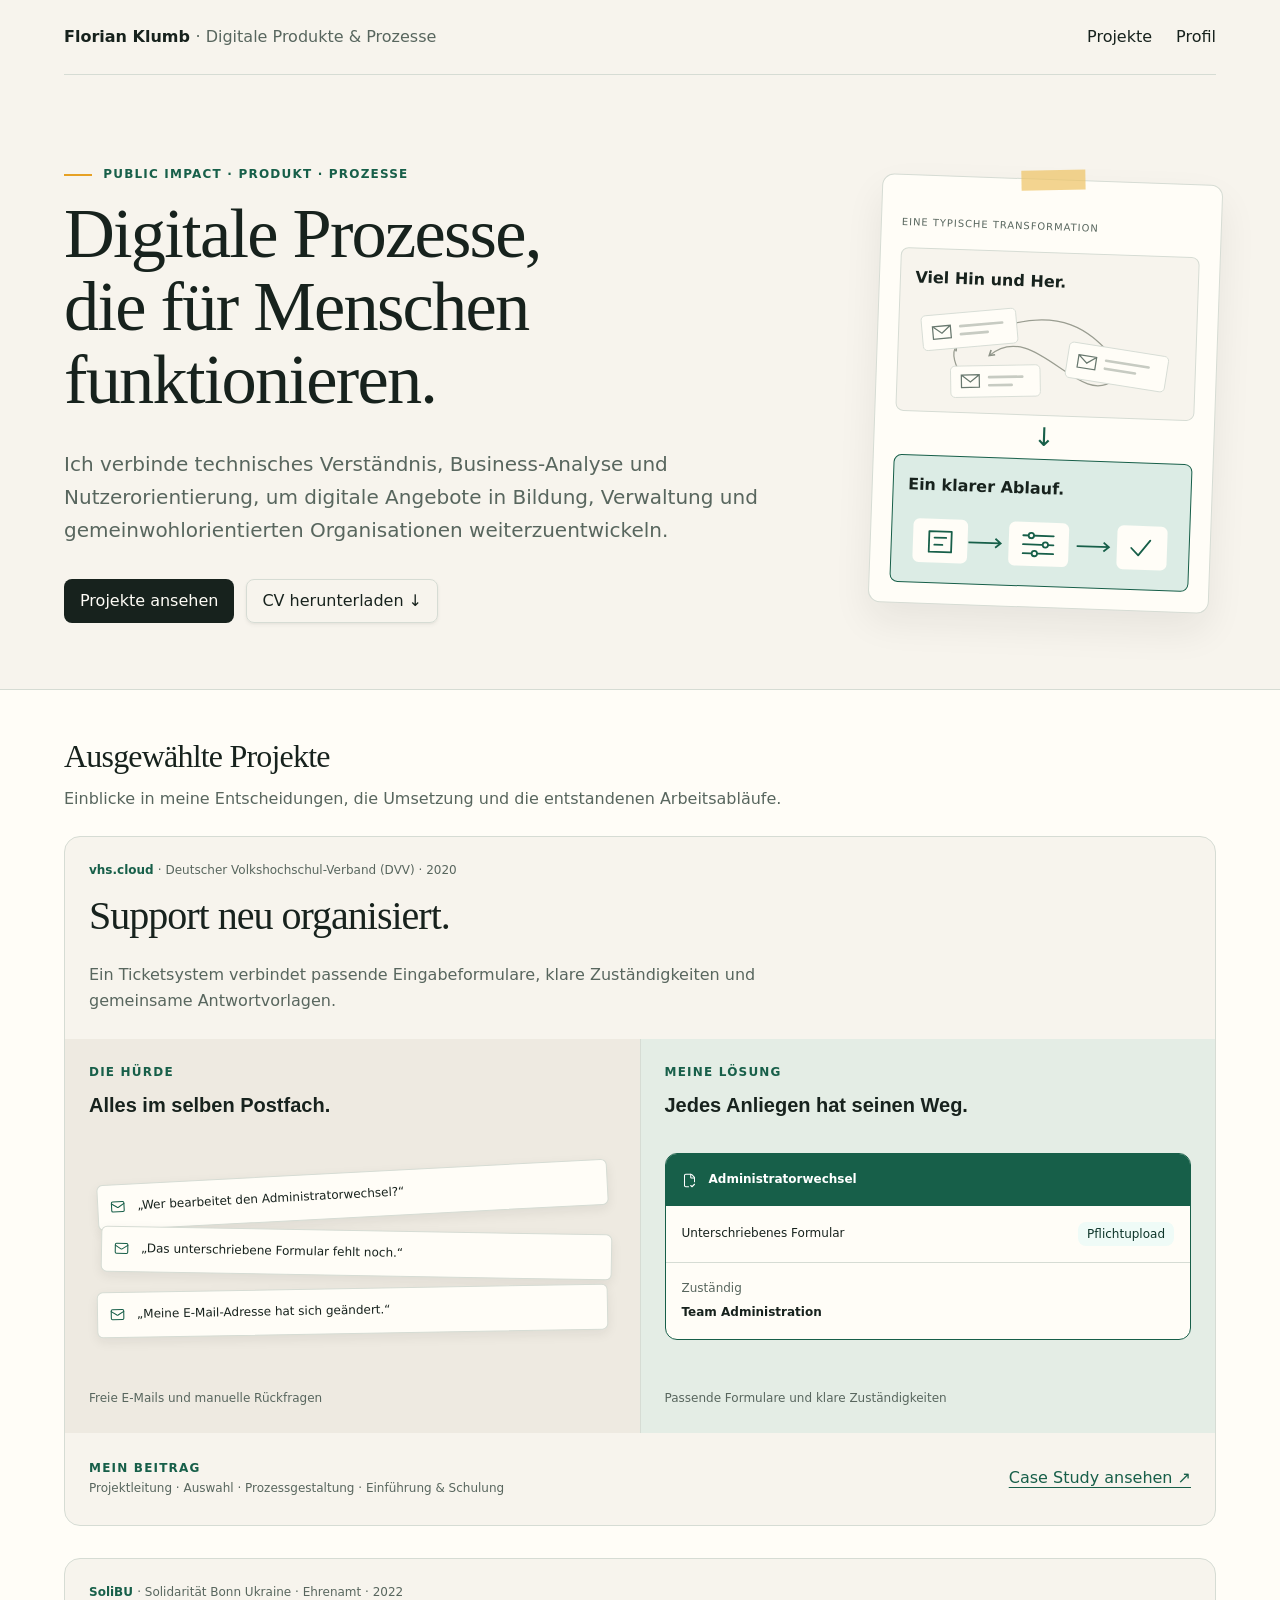
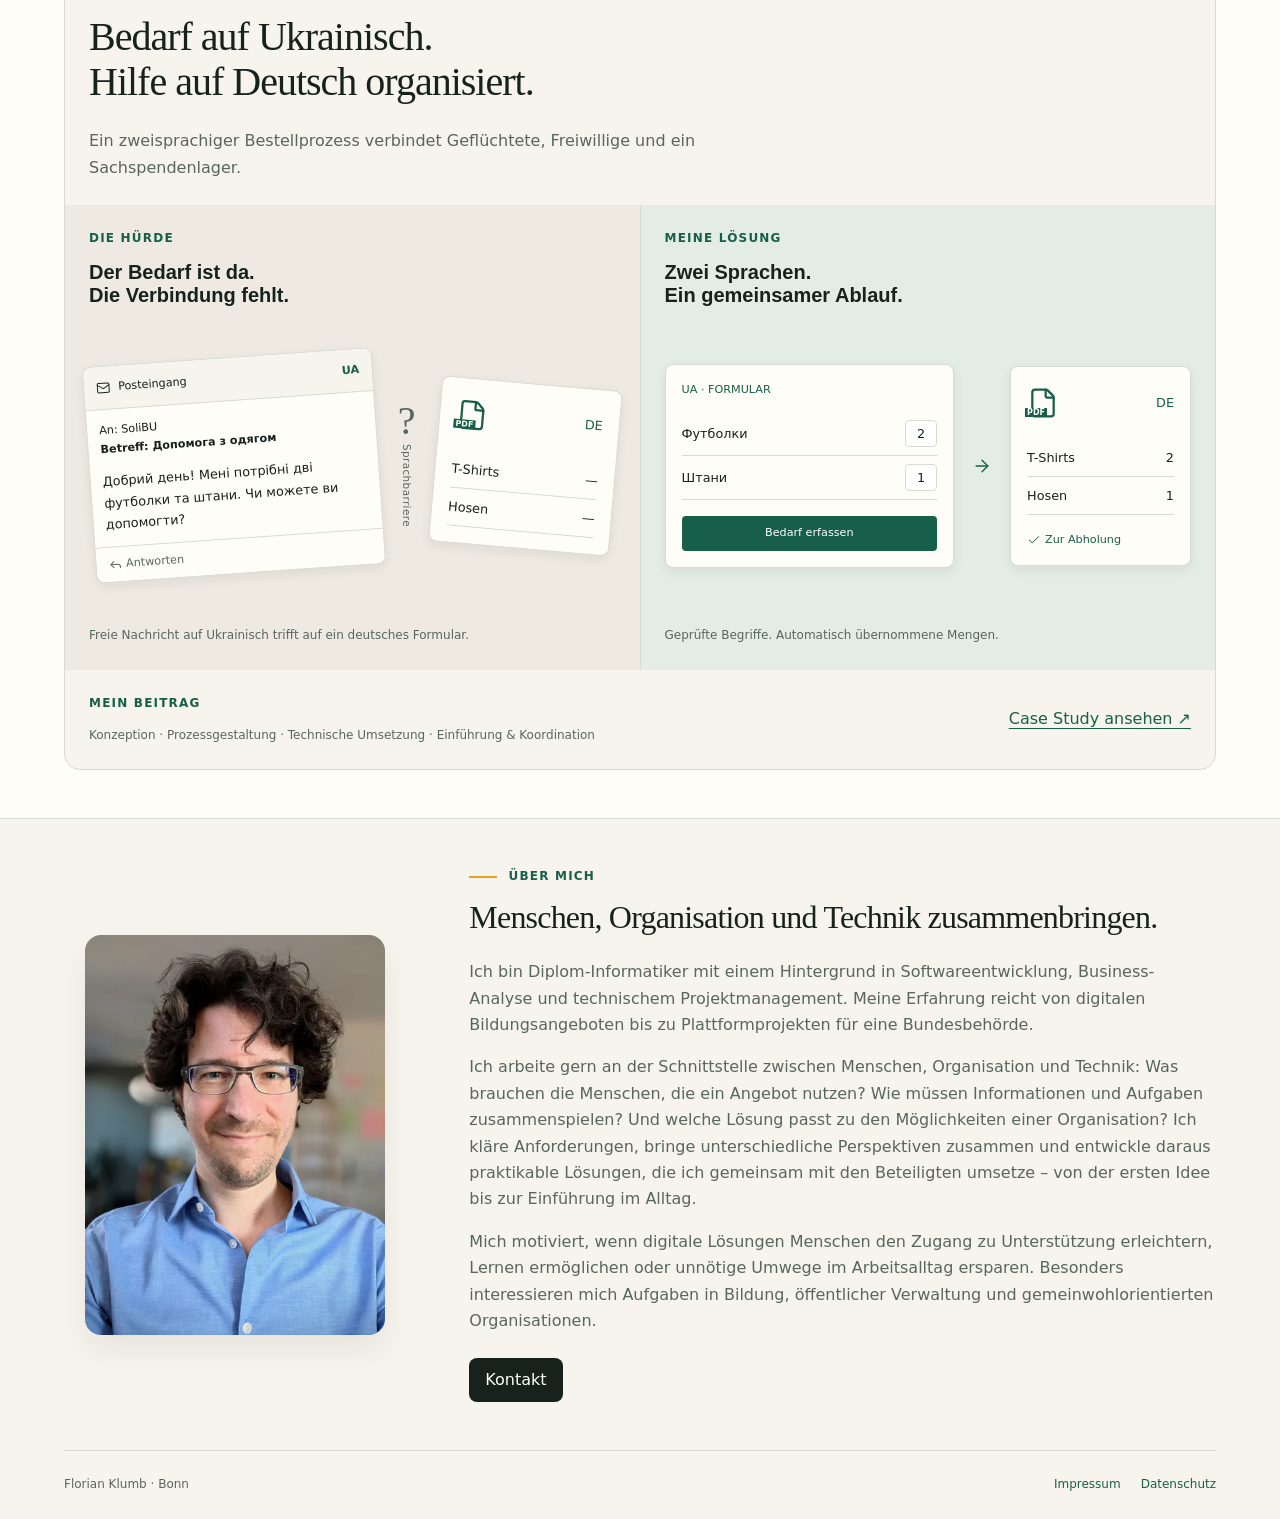
==== commit 91b89e7f: "minor - fixed spelling" ====
--- a/index.html
+++ b/index.html
@@ -519,7 +519,7 @@
           Ich bin Diplom-Informatiker mit einem Hintergrund in Softwareentwicklung, Business-Analyse und technischem Projektmanagement. Meine Erfahrung reicht von digitalen Bildungsangeboten bis zu Plattformprojekten für eine Bundesbehörde.
         </p>
          <p>
-          Ich arbeite gern an der Schnittstelle zwischen Menschen, Organisation und Technik: Was brauchen die Menschen, die ein Angebot nutzen? Wie müssen Informationen und Aufgaben zusammenspielen? Und welche Lösung passt zu den Möglichkeiten einer Organisation? Ich kläre Anforderungen, bringe unterschiedliche Perspektiven zusammen und entwickle daraus praktikable Lösungen, die ich gemeinsam mit den Beteiligten umsetze — von der ersten Idee bis zur Einführung im Alltag.
+          Ich arbeite gern an der Schnittstelle zwischen Menschen, Organisation und Technik: Was brauchen die Menschen, die ein Angebot nutzen? Wie müssen Informationen und Aufgaben zusammenspielen? Und welche Lösung passt zu den Möglichkeiten einer Organisation? Ich kläre Anforderungen, bringe unterschiedliche Perspektiven zusammen und entwickle daraus praktikable Lösungen, die ich gemeinsam mit den Beteiligten umsetze – von der ersten Idee bis zur Einführung im Alltag.
          </p>
          <p>
           Mich motiviert, wenn digitale Lösungen Menschen den Zugang zu Unterstützung erleichtern, Lernen ermöglichen oder unnötige Umwege im Arbeitsalltag ersparen. Besonders interessieren mich Aufgaben in Bildung, öffentlicher Verwaltung und gemeinwohlorientierten Organisationen.
